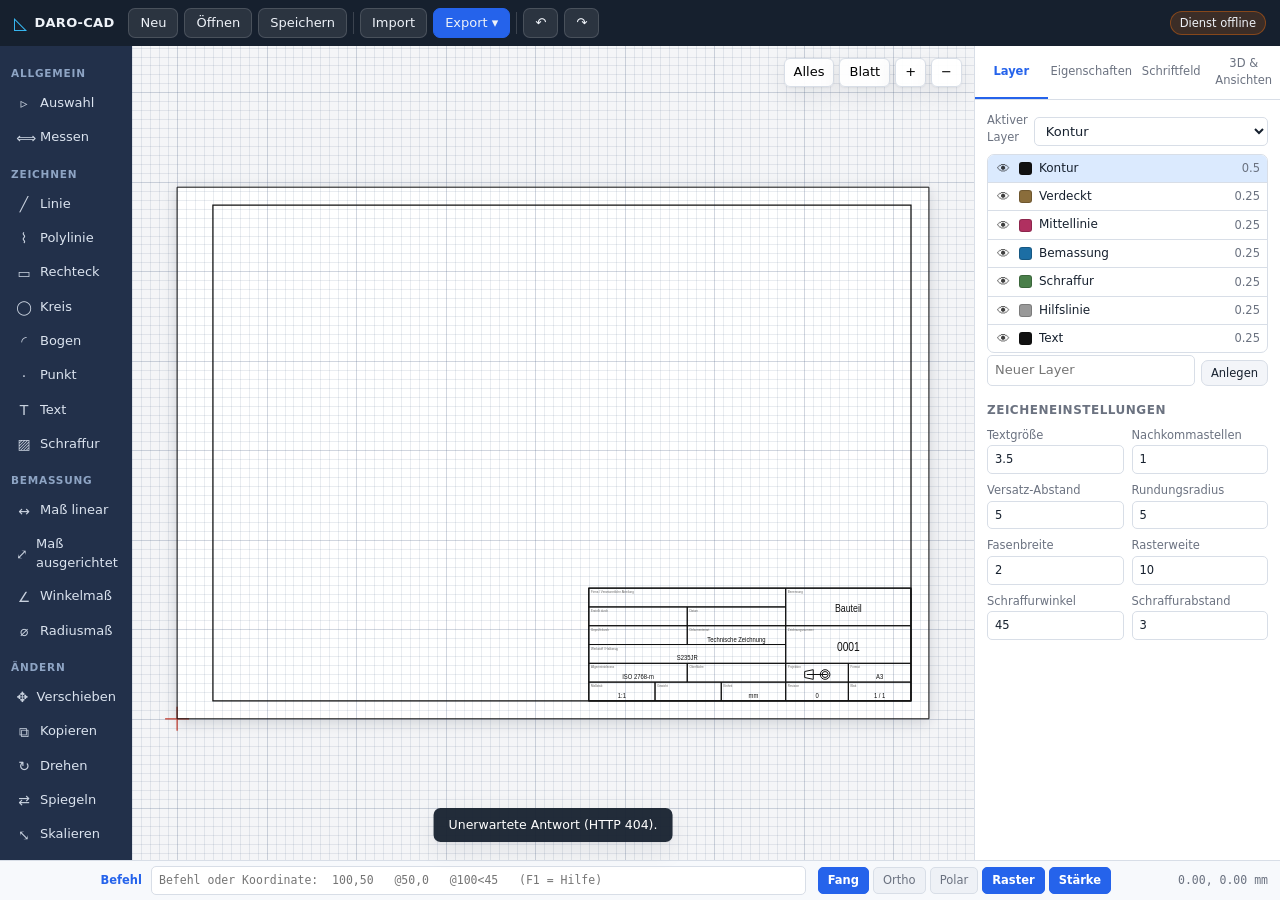
==== web/index.html @ d9303030 "DARO-CAD: App für technische Zeichnungen mit FreeCAD-Anbindung Ein 2D-Zeichenbrett im Browser mit Py" ====
<!DOCTYPE html>
<html lang="de">
<head>
<meta charset="utf-8">
<meta name="viewport" content="width=device-width, initial-scale=1">
<title>DARO-CAD – Technische Zeichnungen</title>
<link rel="stylesheet" href="css/app.css">
<link rel="icon" href="data:image/svg+xml,<svg xmlns='http://www.w3.org/2000/svg' viewBox='0 0 32 32'><rect width='32' height='32' rx='6' fill='%230f172a'/><path d='M7 24 L16 8 L25 24' stroke='%2338bdf8' stroke-width='2.5' fill='none'/><path d='M11 19h10' stroke='%23f59e0b' stroke-width='2'/></svg>">
</head>
<body>

<header class="topbar">
  <div class="brand"><span class="mark">◺</span> DARO&#8209;CAD</div>

  <div class="menu">
    <button class="btn" id="btnNew" title="Neue Zeichnung (Strg+N)">Neu</button>
    <button class="btn" id="btnOpen" title="Zeichnung öffnen">Öffnen</button>
    <button class="btn" id="btnSave" title="Speichern (Strg+S)">Speichern</button>
    <span class="sep"></span>
    <button class="btn" id="btnImport" title="DXF, FCStd oder STEP einlesen">Import</button>
    <div class="dropdown">
      <button class="btn primary" id="btnExport">Export ▾</button>
      <div class="dropdown-menu" id="exportMenu">
        <button data-format="pdf">PDF – druckfertig</button>
        <button data-format="svg">SVG – Vektorgrafik</button>
        <button data-format="dxf">DXF – für CAD-Programme</button>
        <button data-format="json">DARO-CAD-Datei</button>
        <hr>
        <button data-format="fcstd" data-freecad="1">FreeCAD (.FCStd)</button>
        <button data-format="step" data-freecad="1">STEP (.step)</button>
        <button data-format="stl" data-freecad="1">STL – 3D-Druck</button>
      </div>
    </div>
    <span class="sep"></span>
    <button class="btn" id="btnUndo" title="Rückgängig (Strg+Z)">↶</button>
    <button class="btn" id="btnRedo" title="Wiederholen (Strg+Y)">↷</button>
  </div>

  <div class="spacer"></div>
  <div class="freecad-badge" id="freecadBadge" title="Status der FreeCAD-Kopplung">FreeCAD: …</div>
</header>

<main class="layout">

  <nav class="tools" id="tools" aria-label="Werkzeuge"></nav>

  <section class="stage">
    <canvas id="canvas" tabindex="0"></canvas>

    <div class="viewbar">
      <button class="chip" id="btnZoomExtents" title="Alles zeigen (Doppelklick Mitte)">Alles</button>
      <button class="chip" id="btnZoomSheet" title="Blatt zeigen">Blatt</button>
      <button class="chip" id="btnZoomIn">+</button>
      <button class="chip" id="btnZoomOut">−</button>
    </div>

    <div class="toast" id="toast" hidden></div>
  </section>

  <aside class="panel">
    <div class="tabs" id="tabs">
      <button data-tab="layers" class="active">Layer</button>
      <button data-tab="props">Eigenschaften</button>
      <button data-tab="title">Schriftfeld</button>
      <button data-tab="model">3D &amp; Ansichten</button>
    </div>

    <div class="tab-body">
      <section data-panel="layers" class="active">
        <div class="field-row">
          <label for="activeLayer">Aktiver Layer</label>
          <select id="activeLayer"></select>
        </div>
        <div class="layer-list" id="layerList"></div>
        <div class="field-row">
          <input type="text" id="newLayerName" placeholder="Neuer Layer">
          <button class="btn small" id="btnAddLayer">Anlegen</button>
        </div>
        <h4>Zeicheneinstellungen</h4>
        <div class="grid2">
          <label>Textgröße
            <input type="number" id="optTextHeight" value="3.5" step="0.5" min="1"></label>
          <label>Nachkommastellen
            <input type="number" id="optDecimals" value="1" min="0" max="3"></label>
          <label>Versatz-Abstand
            <input type="number" id="optOffset" value="5" step="1" min="0.01"></label>
          <label>Rundungsradius
            <input type="number" id="optFillet" value="5" step="1" min="0"></label>
          <label>Fasenbreite
            <input type="number" id="optChamfer" value="2" step="0.5" min="0.1"></label>
          <label>Rasterweite
            <input type="number" id="optGrid" value="10" step="1" min="0.1"></label>
          <label>Schraffurwinkel
            <input type="number" id="optHatchAngle" value="45" step="15"></label>
          <label>Schraffurabstand
            <input type="number" id="optHatchSpacing" value="3" step="0.5" min="0.2"></label>
        </div>
      </section>

      <section data-panel="props">
        <div id="propsBody" class="props-body">
          <p class="muted">Kein Element ausgewählt.</p>
        </div>
      </section>

      <section data-panel="title">
        <div class="grid1" id="metaForm">
          <label>Benennung <input data-meta="title"></label>
          <label>Zeichnungsnummer <input data-meta="drawingNumber"></label>
          <label>Werkstoff <input data-meta="material"></label>
          <label>Firma / Abteilung <input data-meta="company"></label>
          <label>Erstellt durch <input data-meta="author"></label>
          <label>Datum <input data-meta="date" placeholder="TT.MM.JJJJ"></label>
          <label>Geprüft durch <input data-meta="approvedBy"></label>
          <label>Allgemeintoleranz <input data-meta="generalTolerance"></label>
          <label>Oberfläche <input data-meta="surface"></label>
          <label>Gewicht <input data-meta="weight"></label>
          <label>Revision <input data-meta="revision"></label>
          <div class="grid2">
            <label>Blattformat <select data-meta="sheet" id="metaSheet"></select></label>
            <label>Maßstab <select data-meta="scale" id="metaScale"></select></label>
          </div>
          <label>Projektionsmethode
            <select data-meta="projection">
              <option value="first">Methode 1 – Europa (DIN)</option>
              <option value="third">Methode 3 – USA</option>
            </select></label>
          <label class="check"><input type="checkbox" data-meta="decimalComma" checked>
            Komma als Dezimaltrennzeichen (DIN)</label>
        </div>
      </section>

      <section data-panel="model">
        <canvas id="view3d" class="view3d"></canvas>
        <div class="grid2">
          <label>Höhe (mm) <input type="number" id="extrudeHeight" value="10" step="1"></label>
          <label>Dichte (kg/dm³) <input type="number" id="density" value="7.85" step="0.05"></label>
        </div>
        <button class="btn wide" id="btnExtrude">Auswahl extrudieren</button>
        <div class="stats" id="solidStats">Noch kein Körper erzeugt.</div>
        <h4>Ansichten ableiten</h4>
        <div class="checks">
          <label class="check"><input type="checkbox" id="viewFront" checked> Vorderansicht</label>
          <label class="check"><input type="checkbox" id="viewTop" checked> Draufsicht</label>
          <label class="check"><input type="checkbox" id="viewLeft" checked> Seitenansicht</label>
          <label class="check"><input type="checkbox" id="viewLabels" checked> Beschriftung</label>
        </div>
        <div class="grid2">
          <label>Abstand (mm) <input type="number" id="viewGap" value="25" step="5"></label>
          <label>Ablage bei X/Y <input type="text" id="viewOrigin" value="140, 160"></label>
        </div>
        <button class="btn wide" id="btnViews">Ansichten in die Zeichnung legen</button>
        <p class="muted small">Verdeckte Kanten werden berechnet und auf den Layer
          „Verdeckt“ gelegt (strichliert nach DIN ISO 128-24).</p>
      </section>
    </div>
  </aside>
</main>

<footer class="statusbar">
  <label class="cmdline">
    <span class="prompt" id="prompt">Befehl</span>
    <input id="cmd" type="text" autocomplete="off" spellcheck="false"
           placeholder="Befehl oder Koordinate:  100,50   @50,0   @100&lt;45   (F1 = Hilfe)">
  </label>
  <div class="toggles">
    <button class="tgl active" id="tglSnap" title="Objektfang (F3)">Fang</button>
    <button class="tgl" id="tglOrtho" title="Orthogonal (F8)">Ortho</button>
    <button class="tgl" id="tglPolar" title="Polarwinkel 45° (F10)">Polar</button>
    <button class="tgl active" id="tglGrid" title="Raster (F7)">Raster</button>
    <button class="tgl active" id="tglLw" title="Linienstärken anzeigen">Stärke</button>
  </div>
  <div class="readout"><span id="coords">0.00, 0.00</span> mm</div>
</footer>

<dialog id="openDialog">
  <h3>Zeichnung öffnen</h3>
  <div id="fileList" class="file-list"></div>
  <div class="dialog-actions">
    <button class="btn" id="btnCloseOpen">Schließen</button>
  </div>
</dialog>

<dialog id="helpDialog">
  <h3>Kurzhilfe</h3>
  <div class="help">
    <div>
      <h4>Bedienung</h4>
      <ul>
        <li><b>Linke Maustaste</b> – Punkt setzen bzw. auswählen</li>
        <li><b>Rechte Maustaste / Enter</b> – Befehl abschließen</li>
        <li><b>Esc</b> – abbrechen</li>
        <li><b>Mausrad</b> – zoomen, <b>Mittlere Taste</b> – verschieben</li>
        <li>Auswahlfenster: links→rechts umschließend, rechts→links kreuzend</li>
      </ul>
      <h4>Eingaben</h4>
      <ul>
        <li><code>100,50</code> – absolute Koordinate</li>
        <li><code>@50,0</code> – relativ zum letzten Punkt</li>
        <li><code>@100&lt;45</code> – Länge und Winkel</li>
        <li><code>75</code> – Länge in Cursorrichtung</li>
      </ul>
    </div>
    <div>
      <h4>Tasten</h4>
      <ul>
        <li><b>L</b> Linie · <b>P</b> Polylinie · <b>R</b> Rechteck</li>
        <li><b>K</b> Kreis · <b>B</b> Bogen · <b>T</b> Text</li>
        <li><b>M</b> Maß · <b>H</b> Schraffur</li>
        <li><b>V</b> Verschieben · <b>C</b> Kopieren · <b>D</b> Drehen</li>
        <li><b>S</b> Stutzen · <b>E</b> Dehnen · <b>F</b> Runden</li>
        <li><b>Entf</b> löschen · <b>Strg+A</b> alles wählen</li>
        <li><b>F3</b> Fang · <b>F7</b> Raster · <b>F8</b> Ortho · <b>F10</b> Polar</li>
      </ul>
      <h4>Befehle tippen</h4>
      <p class="muted small">linie, polylinie, rechteck, kreis, bogen, text, schraffur,
        mass, winkelmass, radiusmass, verschieben, kopieren, drehen, spiegeln, versatz,
        stutzen, dehnen, runden, fasen, messen, zoom</p>
    </div>
  </div>
  <div class="dialog-actions"><button class="btn" id="btnCloseHelp">Schließen</button></div>
</dialog>

<input type="file" id="fileInput" accept=".dxf,.json,.FCStd,.step,.stp" hidden>

<script type="module" src="js/app.js"></script>
</body>
</html>
---- web/css/app.css ----
/* DARO-CAD -- Oberflaeche */
:root {
  --bg: #eef1f5;
  --panel: #ffffff;
  --ink: #16202e;
  --muted: #6b7280;
  --line: #d8dee7;
  --dark: #16202e;
  --dark-2: #22304a;
  --accent: #2563eb;
  --accent-soft: #dbeafe;
  --warn: #e2680f;
  --ok: #0f9d58;
  --radius: 7px;
  --shadow: 0 1px 2px rgba(15,23,42,.06), 0 8px 24px rgba(15,23,42,.08);
}

* { box-sizing: border-box; }

html, body {
  height: 100%;
  margin: 0;
  font: 13px/1.45 system-ui, -apple-system, "Segoe UI", Roboto, sans-serif;
  color: var(--ink);
  background: var(--bg);
  overflow: hidden;
}

body { display: flex; flex-direction: column; }

/* ---- Kopfzeile ---- */
.topbar {
  display: flex; align-items: center; gap: 14px;
  padding: 0 14px; height: 46px; flex: 0 0 46px;
  background: var(--dark); color: #eef2f8;
  box-shadow: 0 1px 0 rgba(0,0,0,.25);
}
.brand { font-weight: 650; letter-spacing: .3px; display: flex; align-items: center; gap: 7px; }
.brand .mark { color: #38bdf8; font-size: 17px; }
.menu { display: flex; align-items: center; gap: 6px; }
.spacer { flex: 1; }

.btn {
  background: rgba(255,255,255,.09); color: inherit; border: 1px solid rgba(255,255,255,.14);
  padding: 5px 11px; border-radius: var(--radius); cursor: pointer; font: inherit;
  transition: background .12s, border-color .12s;
}
.btn:hover { background: rgba(255,255,255,.18); }
.btn:active { transform: translateY(1px); }
.btn.primary { background: var(--accent); border-color: var(--accent); }
.btn.primary:hover { background: #1d4ed8; }
.btn.small { padding: 4px 9px; }
.btn.wide { width: 100%; margin: 6px 0; padding: 8px; }
.sep { width: 1px; height: 22px; background: rgba(255,255,255,.16); }

.panel .btn, .stage .btn, dialog .btn {
  background: #f3f5f9; color: var(--ink); border: 1px solid var(--line);
}
.panel .btn:hover, dialog .btn:hover { background: #e7ebf2; }
.panel .btn.wide { background: var(--accent); color: #fff; border-color: var(--accent); }
.panel .btn.wide:hover { background: #1d4ed8; }

.dropdown { position: relative; }
.dropdown-menu {
  position: absolute; right: 0; top: calc(100% + 6px); min-width: 216px; z-index: 40;
  background: #fff; color: var(--ink); border: 1px solid var(--line);
  border-radius: var(--radius); box-shadow: var(--shadow); padding: 5px; display: none;
}
.dropdown-menu.open { display: block; }
.dropdown-menu button {
  display: block; width: 100%; text-align: left; background: none; border: 0;
  padding: 7px 10px; border-radius: 5px; cursor: pointer; font: inherit; color: inherit;
}
.dropdown-menu button:hover { background: var(--accent-soft); }
.dropdown-menu button[disabled] { opacity: .42; cursor: not-allowed; }
.dropdown-menu hr { border: 0; border-top: 1px solid var(--line); margin: 5px 2px; }

.freecad-badge {
  font-size: 11.5px; padding: 3px 9px; border-radius: 999px;
  background: rgba(255,255,255,.10); border: 1px solid rgba(255,255,255,.16);
}
.freecad-badge.ok { background: rgba(15,157,88,.22); border-color: rgba(15,157,88,.5); }
.freecad-badge.off { background: rgba(226,104,15,.18); border-color: rgba(226,104,15,.45); }

/* ---- Layout ---- */
.layout { flex: 1; display: flex; min-height: 0; }

.tools {
  width: 132px; flex: 0 0 132px; background: var(--dark-2); color: #dbe3ef;
  overflow-y: auto; padding: 8px 7px 20px;
}
.tools h5 {
  margin: 12px 4px 5px; font-size: 10.5px; text-transform: uppercase;
  letter-spacing: .8px; color: #8ea4c4; font-weight: 600;
}
.tool {
  display: flex; align-items: center; gap: 8px; width: 100%;
  background: none; border: 1px solid transparent; color: inherit;
  padding: 6px 8px; border-radius: 6px; cursor: pointer; font: inherit; text-align: left;
}
.tool:hover { background: rgba(255,255,255,.09); }
.tool.active { background: var(--accent); border-color: #60a5fa; color: #fff; }
.tool .ico { width: 16px; text-align: center; opacity: .9; font-size: 14px; }

.stage { flex: 1; position: relative; min-width: 0; background: var(--bg); }
#canvas { width: 100%; height: 100%; display: block; cursor: crosshair; outline: none; }

.viewbar { position: absolute; right: 12px; top: 12px; display: flex; gap: 5px; }
.chip {
  background: rgba(255,255,255,.94); border: 1px solid var(--line); border-radius: 6px;
  padding: 4px 9px; cursor: pointer; font: inherit; box-shadow: var(--shadow);
}
.chip:hover { background: #fff; border-color: #b9c3d2; }

.toast {
  position: absolute; left: 50%; bottom: 18px; transform: translateX(-50%);
  background: rgba(22,32,46,.94); color: #fff; padding: 8px 15px; border-radius: 7px;
  box-shadow: var(--shadow); max-width: 78%; z-index: 30; font-size: 12.5px;
}

/* ---- Rechte Leiste ---- */
.panel {
  width: 306px; flex: 0 0 306px; background: var(--panel); border-left: 1px solid var(--line);
  display: flex; flex-direction: column; min-height: 0;
}
.tabs { display: flex; border-bottom: 1px solid var(--line); }
.tabs button {
  flex: 1; background: none; border: 0; border-bottom: 2px solid transparent;
  padding: 9px 3px; cursor: pointer; font: inherit; font-size: 11.5px; color: var(--muted);
}
.tabs button.active { color: var(--accent); border-bottom-color: var(--accent); font-weight: 600; }
.tab-body { flex: 1; overflow-y: auto; padding: 12px; min-height: 0; }
.tab-body > section { display: none; }
.tab-body > section.active { display: block; }

h4 { margin: 16px 0 7px; font-size: 12px; text-transform: uppercase;
     letter-spacing: .5px; color: var(--muted); }
.muted { color: var(--muted); }
.small { font-size: 11.5px; }

label { display: block; font-size: 11.5px; color: var(--muted); }
input, select, textarea {
  width: 100%; padding: 5px 7px; border: 1px solid var(--line); border-radius: 5px;
  font: inherit; color: var(--ink); background: #fff; margin-top: 2px;
}
input:focus, select:focus { outline: 2px solid var(--accent-soft); border-color: var(--accent); }
input[type=checkbox] { width: auto; margin: 0 6px 0 0; }
.check { display: flex; align-items: center; color: var(--ink); font-size: 12px; margin: 4px 0; }
.grid1 { display: grid; gap: 8px; }
.grid2 { display: grid; grid-template-columns: 1fr 1fr; gap: 8px; }
.checks { display: grid; gap: 2px; margin-bottom: 8px; }
.field-row { display: flex; gap: 6px; align-items: flex-end; margin-bottom: 8px; }
.field-row label { flex: 1; }

.layer-list { border: 1px solid var(--line); border-radius: var(--radius); overflow: hidden; }
.layer-row {
  display: flex; align-items: center; gap: 7px; padding: 5px 7px;
  border-bottom: 1px solid var(--line); font-size: 12px; cursor: pointer;
}
.layer-row:last-child { border-bottom: 0; }
.layer-row.active { background: var(--accent-soft); }
.layer-row .swatch { width: 13px; height: 13px; border-radius: 3px; border: 1px solid rgba(0,0,0,.2); flex: 0 0 auto; }
.layer-row .name { flex: 1; overflow: hidden; text-overflow: ellipsis; white-space: nowrap; }
.layer-row .eye { background: none; border: 0; cursor: pointer; padding: 0 2px; font-size: 13px; opacity: .75; }
.layer-row .eye.off { opacity: .28; }

.props-body { display: grid; gap: 8px; }
.props-body .row { display: grid; grid-template-columns: 96px 1fr; gap: 8px; align-items: center; }
.props-body .row span { font-size: 11.5px; color: var(--muted); }

.view3d {
  width: 100%; height: 190px; border: 1px solid var(--line); border-radius: var(--radius);
  background: #eef1f5; display: block; cursor: grab; touch-action: none;
}
.view3d:active { cursor: grabbing; }
.stats {
  margin-top: 8px; padding: 8px; background: #f5f7fa; border-radius: var(--radius);
  font-size: 11.5px; color: var(--muted); line-height: 1.6;
}
.stats b { color: var(--ink); }

/* ---- Statuszeile ---- */
.statusbar {
  flex: 0 0 40px; height: 40px; display: flex; align-items: center; gap: 12px;
  padding: 0 12px; background: #f7f9fc; border-top: 1px solid var(--line);
}
.cmdline { flex: 1; display: flex; align-items: center; gap: 9px; margin: 0; }
.cmdline .prompt {
  font-size: 11.5px; color: var(--accent); font-weight: 600; white-space: nowrap;
  min-width: 130px; text-align: right;
}
#cmd { flex: 1; margin: 0; font-family: ui-monospace, "SF Mono", Menlo, Consolas, monospace; }
.toggles { display: flex; gap: 4px; }
.tgl {
  background: #eef1f6; border: 1px solid var(--line); border-radius: 5px;
  padding: 4px 9px; cursor: pointer; font: inherit; font-size: 11.5px; color: var(--muted);
}
.tgl.active { background: var(--accent); border-color: var(--accent); color: #fff; font-weight: 600; }
.readout {
  font-family: ui-monospace, Menlo, Consolas, monospace; font-size: 11.5px;
  color: var(--muted); min-width: 145px; text-align: right;
}

/* ---- Dialoge ---- */
dialog {
  border: 0; border-radius: 10px; padding: 20px; box-shadow: 0 24px 60px rgba(15,23,42,.3);
  max-width: 640px; width: 92vw; color: var(--ink);
}
dialog::backdrop { background: rgba(15,23,42,.45); }
dialog h3 { margin: 0 0 12px; }
.dialog-actions { display: flex; justify-content: flex-end; gap: 8px; margin-top: 14px; }
.file-list { max-height: 320px; overflow-y: auto; border: 1px solid var(--line); border-radius: var(--radius); }
.file-row {
  display: flex; align-items: center; gap: 10px; padding: 8px 10px;
  border-bottom: 1px solid var(--line); cursor: pointer;
}
.file-row:hover { background: var(--accent-soft); }
.file-row:last-child { border-bottom: 0; }
.file-row .meta { margin-left: auto; font-size: 11px; color: var(--muted); }
.help { display: grid; grid-template-columns: 1fr 1fr; gap: 22px; font-size: 12.5px; }
.help ul { margin: 4px 0 10px; padding-left: 18px; }
.help li { margin: 3px 0; }
.help code {
  background: #eef1f6; padding: 1px 5px; border-radius: 4px;
  font-family: ui-monospace, Menlo, Consolas, monospace;
}

@media (max-width: 1100px) {
  .panel { width: 262px; flex-basis: 262px; }
  .tools { width: 112px; flex-basis: 112px; }
}
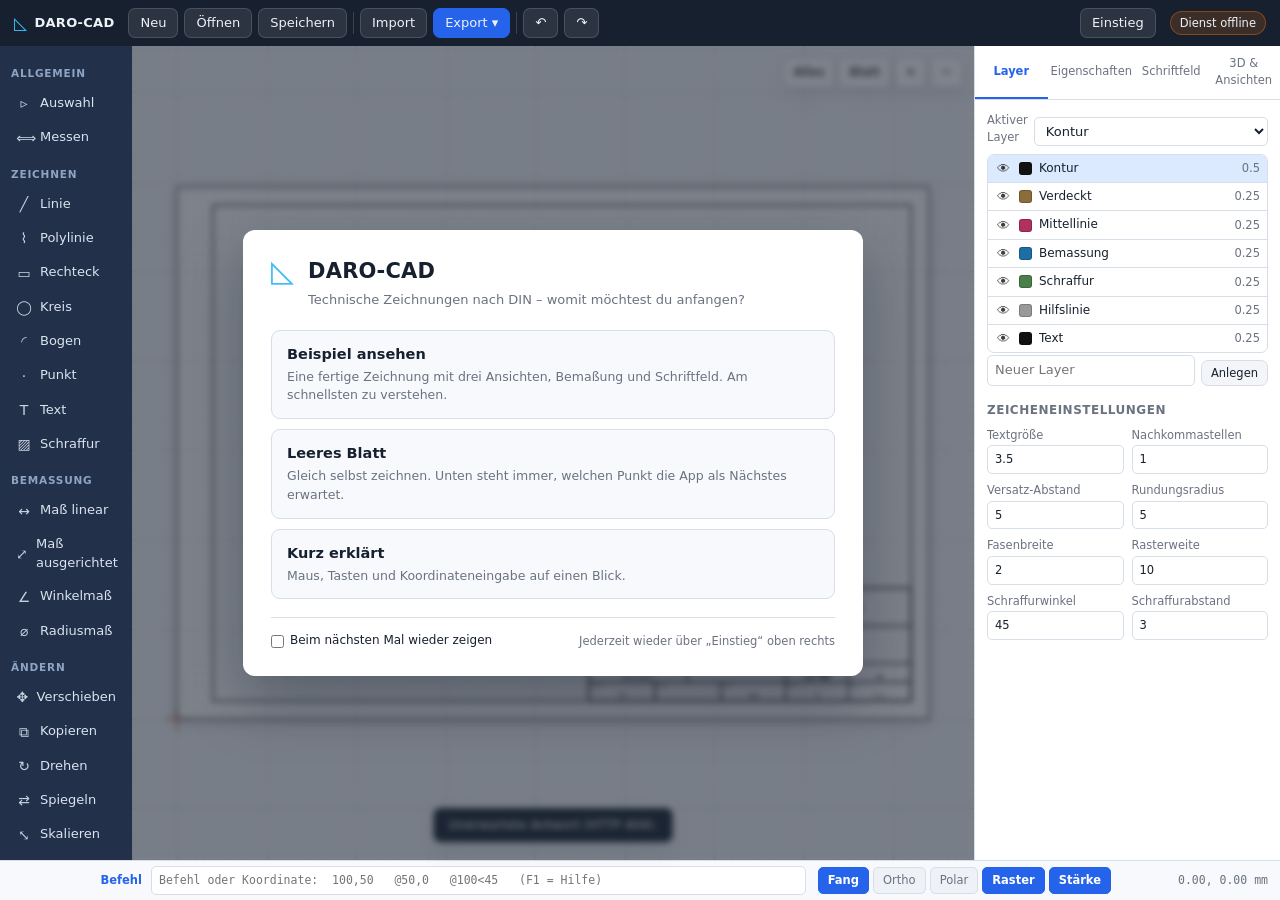
==== commit 8d759cc5: "Anklickbarer Link statt Datei-Download, dazu ein Einstieg für Anfänger Die App war bisher nur als Da" ====
--- a/web/index.html
+++ b/web/index.html
@@ -37,6 +37,9 @@
   </div>
 
   <div class="spacer"></div>
+  <button class="btn" id="btnWelcome" title="Startbildschirm mit Beispiel">Einstieg</button>
+  <button class="btn" id="btnSaveApp" hidden
+          title="Die App als Datei auf diesen Rechner speichern – dort läuft sie auch ohne Internet und kann zusätzlich DXF">App speichern</button>
   <div class="freecad-badge" id="freecadBadge" title="Status der FreeCAD-Kopplung">FreeCAD: …</div>
 </header>
 
@@ -55,6 +58,42 @@
     </div>
 
     <div class="toast" id="toast" hidden></div>
+
+    <div class="welcome" id="welcome" hidden>
+      <div class="welcome-card">
+        <div class="welcome-head">
+          <span class="welcome-mark">◺</span>
+          <div>
+            <h2>DARO&#8209;CAD</h2>
+            <p>Technische Zeichnungen nach DIN – womit möchtest du anfangen?</p>
+          </div>
+        </div>
+
+        <div class="welcome-choices">
+          <button data-start="example" id="welcomeExample">
+            <b>Beispiel ansehen</b>
+            <span>Eine fertige Zeichnung mit drei Ansichten, Bemaßung und
+              Schriftfeld. Am schnellsten zu verstehen.</span>
+          </button>
+          <button data-start="blank">
+            <b>Leeres Blatt</b>
+            <span>Gleich selbst zeichnen. Unten steht immer, welchen Punkt
+              die App als Nächstes erwartet.</span>
+          </button>
+          <button data-start="help">
+            <b>Kurz erklärt</b>
+            <span>Maus, Tasten und Koordinateneingabe auf einen Blick.</span>
+          </button>
+        </div>
+
+        <div class="welcome-foot">
+          <label class="check">
+            <input type="checkbox" id="welcomeAgain"> Beim nächsten Mal wieder zeigen
+          </label>
+          <span class="muted small">Jederzeit wieder über „Einstieg“ oben rechts</span>
+        </div>
+      </div>
+    </div>
   </section>
 
   <aside class="panel">
@@ -223,6 +262,7 @@
 
 <input type="file" id="fileInput" accept=".dxf,.json,.FCStd,.step,.stp" hidden>
 
+<!-- BEISPIEL-PLATZHALTER -->
 <script type="module" src="js/app.js"></script>
 </body>
 </html>
--- a/web/css/app.css
+++ b/web/css/app.css
@@ -229,3 +229,46 @@
   .panel { width: 262px; flex-basis: 262px; }
   .tools { width: 112px; flex-basis: 112px; }
 }
+
+/* ---- Startbildschirm ---- */
+.welcome {
+  position: absolute; inset: 0; z-index: 50;
+  display: flex; align-items: center; justify-content: center;
+  background: rgba(22, 32, 46, .55); backdrop-filter: blur(3px);
+  padding: 24px;
+}
+.welcome[hidden] { display: none; }
+
+.welcome-card {
+  background: #fff; border-radius: 12px; padding: 26px 28px;
+  box-shadow: 0 24px 60px rgba(15, 23, 42, .34);
+  max-width: 620px; width: 100%;
+}
+.welcome-head { display: flex; gap: 14px; align-items: flex-start; margin-bottom: 20px; }
+.welcome-mark { font-size: 30px; color: #38bdf8; line-height: 1; }
+.welcome-card h2 { margin: 0 0 4px; font-size: 21px; letter-spacing: .2px; }
+.welcome-card h2 + p, .welcome-head p { margin: 0; color: var(--muted); font-size: 13px; }
+
+.welcome-choices { display: grid; gap: 10px; }
+.welcome-choices button {
+  display: block; width: 100%; text-align: left; cursor: pointer; font: inherit;
+  background: #f7f9fc; border: 1px solid var(--line); border-radius: 9px;
+  padding: 13px 15px; color: var(--ink);
+  transition: background .12s, border-color .12s, transform .06s;
+}
+.welcome-choices button:hover {
+  background: var(--accent-soft); border-color: var(--accent);
+}
+.welcome-choices button:active { transform: translateY(1px); }
+.welcome-choices b { display: block; font-size: 14.5px; margin-bottom: 3px; }
+.welcome-choices span { display: block; color: var(--muted); font-size: 12.5px; line-height: 1.5; }
+
+.welcome-foot {
+  display: flex; align-items: center; justify-content: space-between; gap: 14px;
+  margin-top: 18px; padding-top: 14px; border-top: 1px solid var(--line);
+}
+.welcome-foot .check { margin: 0; }
+
+@media (max-width: 640px) {
+  .welcome-foot { flex-direction: column; align-items: flex-start; }
+}
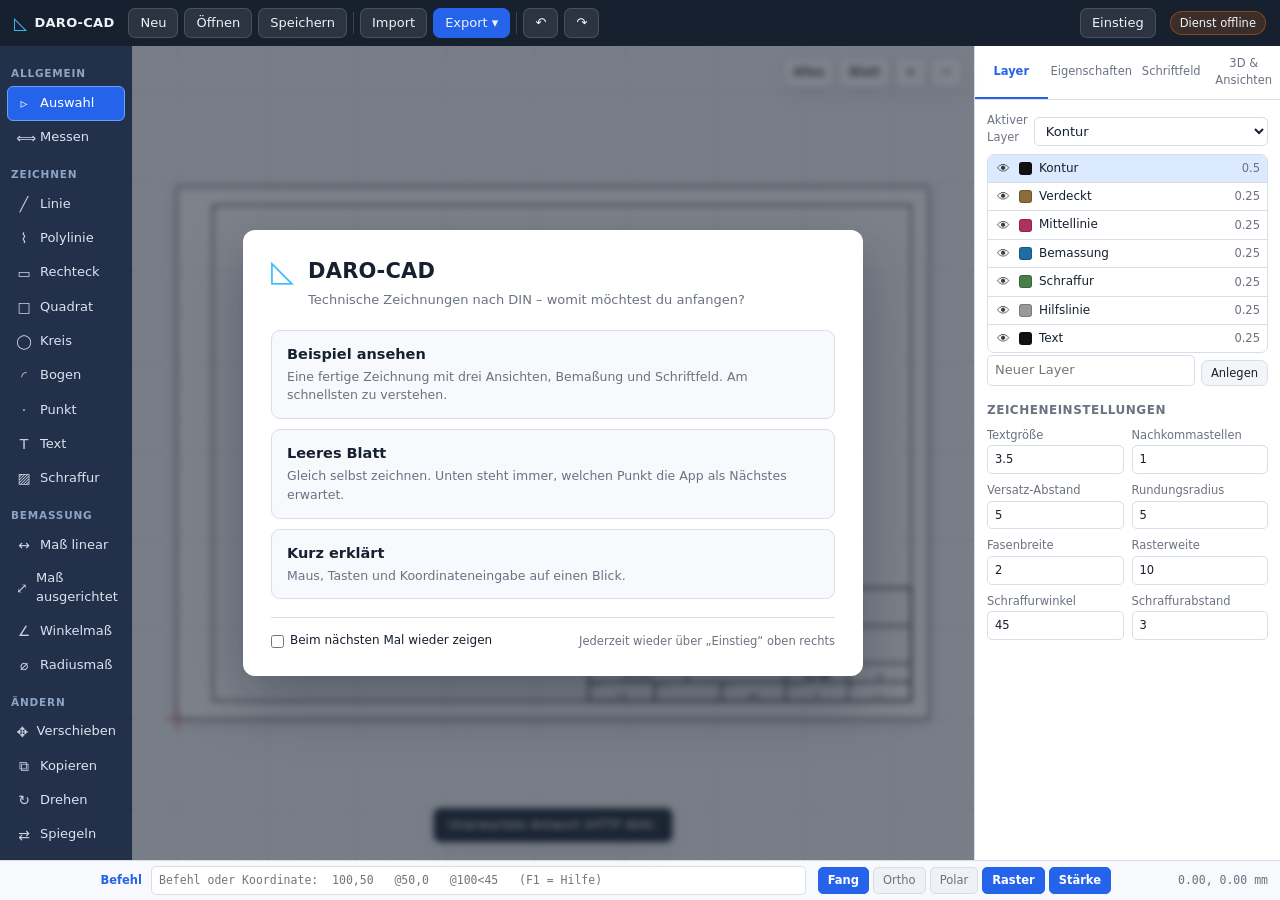
==== commit 49d3bd3f: "Das Zeichenblatt bekommt den Platz: Bedienung für kleine Bildschirme Rückmeldung: "Ich habe kein Zei" ====
--- a/web/index.html
+++ b/web/index.html
@@ -13,11 +13,11 @@
   <div class="brand"><span class="mark">◺</span> DARO&#8209;CAD</div>
 
   <div class="menu">
-    <button class="btn" id="btnNew" title="Neue Zeichnung (Strg+N)">Neu</button>
-    <button class="btn" id="btnOpen" title="Zeichnung öffnen">Öffnen</button>
-    <button class="btn" id="btnSave" title="Speichern (Strg+S)">Speichern</button>
+    <button class="btn wide-only" id="btnNew" title="Neue Zeichnung (Strg+N)">Neu</button>
+    <button class="btn wide-only" id="btnOpen" title="Zeichnung öffnen">Öffnen</button>
+    <button class="btn wide-only" id="btnSave" title="Speichern (Strg+S)">Speichern</button>
     <span class="sep"></span>
-    <button class="btn" id="btnImport" title="DXF, FCStd oder STEP einlesen">Import</button>
+    <button class="btn wide-only" id="btnImport" title="DXF, FCStd oder STEP einlesen">Import</button>
     <div class="dropdown">
       <button class="btn primary" id="btnExport">Export ▾</button>
       <div class="dropdown-menu" id="exportMenu">
@@ -36,8 +36,21 @@
     <button class="btn" id="btnRedo" title="Wiederholen (Strg+Y)">↷</button>
   </div>
 
+  <div class="dropdown compact-only">
+    <button class="btn" id="btnMore" title="Weitere Befehle">☰</button>
+    <div class="dropdown-menu" id="moreMenu">
+      <button data-proxy="btnNew">Neu</button>
+      <button data-proxy="btnOpen">Öffnen</button>
+      <button data-proxy="btnSave">Speichern</button>
+      <button data-proxy="btnImport">Import</button>
+      <hr>
+      <button data-proxy="btnWelcome">Einstieg</button>
+    </div>
+  </div>
+
   <div class="spacer"></div>
-  <button class="btn" id="btnWelcome" title="Startbildschirm mit Beispiel">Einstieg</button>
+  <button class="btn wide-only" id="btnWelcome" title="Startbildschirm mit Beispiel">Einstieg</button>
+  <button class="btn compact-only" id="btnPanel" title="Layer, Schriftfeld und 3D">Mehr ▸</button>
   <button class="btn" id="btnSaveApp" hidden
           title="Die App als Datei auf diesen Rechner speichern – dort läuft sie auch ohne Internet und kann zusätzlich DXF">App speichern</button>
   <div class="freecad-badge" id="freecadBadge" title="Status der FreeCAD-Kopplung">FreeCAD: …</div>
@@ -96,7 +109,9 @@
     </div>
   </section>
 
-  <aside class="panel">
+  <div class="panel-backdrop" id="panelBackdrop" hidden></div>
+
+  <aside class="panel" id="panel">
     <div class="tabs" id="tabs">
       <button data-tab="layers" class="active">Layer</button>
       <button data-tab="props">Eigenschaften</button>
--- a/web/css/app.css
+++ b/web/css/app.css
@@ -103,7 +103,10 @@
 .tool .ico { width: 16px; text-align: center; opacity: .9; font-size: 14px; }
 
 .stage { flex: 1; position: relative; min-width: 0; background: var(--bg); }
-#canvas { width: 100%; height: 100%; display: block; cursor: crosshair; outline: none; }
+#canvas {
+  width: 100%; height: 100%; display: block; cursor: crosshair; outline: none;
+  touch-action: none;   /* sonst scrollt der Browser statt zu zeichnen */
+}
 
 .viewbar { position: absolute; right: 12px; top: 12px; display: flex; gap: 5px; }
 .chip {
@@ -225,10 +228,7 @@
   font-family: ui-monospace, Menlo, Consolas, monospace;
 }
 
-@media (max-width: 1100px) {
-  .panel { width: 262px; flex-basis: 262px; }
-  .tools { width: 112px; flex-basis: 112px; }
-}
+
 
 /* ---- Startbildschirm ---- */
 .welcome {
@@ -272,3 +272,93 @@
 @media (max-width: 640px) {
   .welcome-foot { flex-direction: column; align-items: flex-start; }
 }
+
+
+/* ==========================================================================
+   Schmale Bildschirme: das Zeichenblatt bekommt den Platz
+   ========================================================================== */
+
+.compact-only { display: none; }
+body.compact .compact-only { display: inline-flex; align-items: center; }
+body.compact .dropdown.compact-only { display: inline-block; }
+body.compact .wide-only { display: none; }
+
+.panel-backdrop {
+  position: fixed; inset: 0; z-index: 55;
+  background: rgba(15, 23, 42, .38);
+}
+.panel-backdrop[hidden] { display: none; }
+
+/* -- Stufe 1: Seitenleiste wird zur Schublade ---------------------------- */
+@media (max-width: 1100px) {
+  .panel {
+    position: fixed; top: 46px; right: 0; bottom: 0;
+    width: min(340px, 88vw); flex-basis: auto; z-index: 60;
+    transform: translateX(101%); transition: transform .2s ease;
+    box-shadow: -10px 0 34px rgba(15, 23, 42, .22);
+  }
+  .panel.open { transform: none; }
+  .tools { width: 116px; flex-basis: 116px; }
+}
+
+/* -- Stufe 2: Werkzeuge an den unteren Rand ------------------------------ */
+@media (max-width: 700px) {
+  .layout { flex-direction: column; }
+
+  .stage { order: 1; flex: 1 1 auto; min-height: 0; }
+
+  .tools {
+    order: 2; width: auto; flex: 0 0 auto; height: auto; max-height: 96px;
+    display: flex; flex-direction: row; gap: 5px;
+    padding: 7px 8px; overflow-x: auto; overflow-y: hidden;
+    scrollbar-width: thin; -webkit-overflow-scrolling: touch;
+    box-shadow: 0 -2px 12px rgba(15, 23, 42, .18);
+  }
+  .tools h5 { display: none; }
+  .tool {
+    /* width:auto hebt die 100 % der senkrechten Leiste auf -- sonst fuellt
+       jeder Knopf die ganze Breite und es ist nur einer zu sehen. */
+    width: auto; flex: 0 0 auto; flex-direction: column; justify-content: center;
+    gap: 3px; padding: 7px 10px; min-width: 64px; max-width: 96px; min-height: 54px;
+    font-size: 11px; line-height: 1.2; text-align: center; border-radius: 8px;
+    white-space: nowrap;
+  }
+  .tool span:last-child {
+    max-width: 100%; overflow: hidden; text-overflow: ellipsis;
+  }
+  .tool .ico { width: auto; font-size: 19px; }
+  .tool.active { box-shadow: 0 0 0 2px #93c5fd inset; }
+
+  .topbar { height: 44px; flex-basis: 44px; gap: 8px; padding: 0 9px; }
+  .brand { font-size: 13px; }
+  .brand .mark { font-size: 15px; }
+  .menu { gap: 4px; }
+  .sep { display: none; }
+  .freecad-badge { display: none; }
+
+  .viewbar { right: 8px; top: 8px; }
+  .chip { padding: 7px 11px; }
+
+  /* Statuszeile zweizeilig statt abgeschnitten */
+  .statusbar {
+    height: auto; flex-basis: auto; flex-wrap: wrap;
+    padding: 7px 9px; gap: 7px 10px;
+  }
+  .cmdline { order: 2; flex: 1 0 100%; }
+  .cmdline .prompt { min-width: 0; text-align: left; }
+  .toggles { order: 1; }
+  .tgl { padding: 7px 11px; }
+  .readout { order: 1; min-width: 0; margin-left: auto; }
+
+  .welcome { padding: 14px; }
+  .welcome-card { padding: 20px 18px; }
+  .welcome-choices button { padding: 14px; }
+}
+
+/* Auf Zeigergeraeten ohne Maus alles etwas groesser antippbar */
+@media (pointer: coarse) {
+  .tool { min-height: 44px; }
+  .btn { padding: 8px 12px; }
+  .tabs button { padding: 12px 3px; }
+  .layer-row { padding: 9px 8px; }
+}
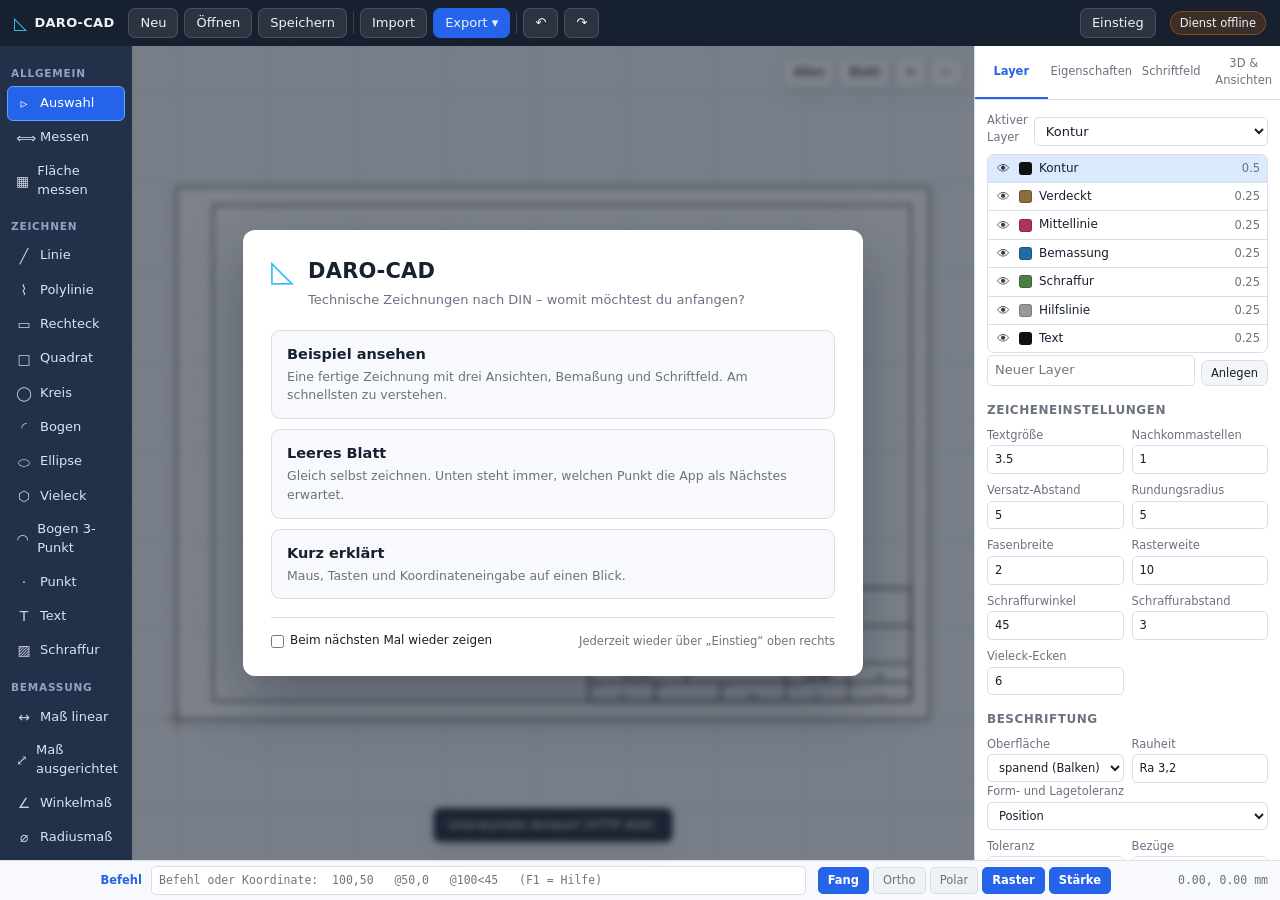
==== commit 97ac91d9: "Profi-Ausstattung: Griffe, Normzeichen, Toleranzen, Blöcke und ein KI-Helfer Recherchiert, was ein p" ====
--- a/web/index.html
+++ b/web/index.html
@@ -117,6 +117,7 @@
       <button data-tab="props">Eigenschaften</button>
       <button data-tab="title">Schriftfeld</button>
       <button data-tab="model">3D &amp; Ansichten</button>
+      <button data-tab="ai" id="tabAi" hidden>KI-Helfer</button>
     </div>
 
     <div class="tab-body">
@@ -148,6 +149,73 @@
             <input type="number" id="optHatchAngle" value="45" step="15"></label>
           <label>Schraffurabstand
             <input type="number" id="optHatchSpacing" value="3" step="0.5" min="0.2"></label>
+          <label>Vieleck-Ecken
+            <input type="number" id="optPolygonSides" value="6" min="3" max="64"></label>
+        </div>
+
+        <h4>Beschriftung</h4>
+        <div class="grid2">
+          <label>Oberfläche
+            <select id="optSurfaceKind">
+              <option value="machined">spanend (Balken)</option>
+              <option value="any">beliebig</option>
+              <option value="nomachine">spanlos (Kreis)</option>
+            </select></label>
+          <label>Rauheit
+            <input type="text" id="optSurfaceValue" value="Ra 3,2"></label>
+        </div>
+        <div class="grid1">
+          <label>Form- und Lagetoleranz
+            <select id="optFcfSymbol"></select></label>
+          <div class="grid2">
+            <label>Toleranz <input type="text" id="optFcfTolerance" value="0,1"></label>
+            <label>Bezüge <input type="text" id="optFcfDatums" value="A" placeholder="A B C"></label>
+          </div>
+        </div>
+
+        <h4>Maßtoleranz</h4>
+        <div class="grid1">
+          <label>Art
+            <select id="optTolMode">
+              <option value="none">ohne</option>
+              <option value="sym">symmetrisch ±</option>
+              <option value="limits">Grenzabmaße</option>
+              <option value="fit">ISO-Passung</option>
+            </select></label>
+          <div class="grid2">
+            <label>oberes Abmaß <input type="number" id="optTolUpper" value="0.1" step="0.01"></label>
+            <label>unteres Abmaß <input type="number" id="optTolLower" value="-0.1" step="0.01"></label>
+          </div>
+          <label>Passung <input type="text" id="optFit" value="H7"></label>
+        </div>
+
+        <h4>Reihe</h4>
+        <div class="grid1">
+          <label>Art
+            <select id="optArrayKind">
+              <option value="rect">rechteckig</option>
+              <option value="polar">rund um einen Punkt</option>
+            </select></label>
+          <div class="grid2">
+            <label>Spalten <input type="number" id="optArrayCols" value="3" min="1"></label>
+            <label>Zeilen <input type="number" id="optArrayRows" value="2" min="1"></label>
+            <label>Abstand X <input type="number" id="optArrayDx" value="50" step="5"></label>
+            <label>Abstand Y <input type="number" id="optArrayDy" value="40" step="5"></label>
+            <label>Anzahl rund <input type="number" id="optArrayCount" value="6" min="2"></label>
+          </div>
+        </div>
+
+        <h4>Blöcke</h4>
+        <div class="grid1">
+          <label>Symbol
+            <select id="optBlockPick"></select></label>
+          <div class="grid2">
+            <label>Drehung ° <input type="number" id="optBlockRot" value="0" step="15"></label>
+            <label>Maßstab <input type="number" id="optBlockScale" value="1" step="0.25" min="0.05"></label>
+          </div>
+          <label>Neuer Blockname
+            <input type="text" id="optBlockName" placeholder="z. B. Bohrbild"></label>
+          <button type="button" id="btnBlockLibrary" class="btn wide">Symbolbibliothek laden</button>
         </div>
       </section>
 
@@ -182,6 +250,21 @@
           <label class="check"><input type="checkbox" data-meta="decimalComma" checked>
             Komma als Dezimaltrennzeichen (DIN)</label>
         </div>
+      </section>
+
+      <section data-panel="ai">
+        <p class="muted small">Beschreibe, was gezeichnet werden soll. Der Helfer
+          erzeugt Elemente und fügt sie in die Zeichnung ein – rückgängig machbar
+          wie jede andere Änderung.</p>
+        <textarea id="aiPrompt" rows="4"
+          placeholder="Platte 120 × 80, vier Bohrungen Ø9 im Raster 100 × 60, Ecken R10"></textarea>
+        <div class="grid2">
+          <button class="btn wide" id="btnAiDraw">Zeichnen lassen</button>
+          <button class="btn" id="btnAiAsk">Nur fragen</button>
+        </div>
+        <div class="ai-log" id="aiLog"></div>
+        <p class="muted small">Vorschläge werden geprüft, bevor sie eingefügt werden:
+          nur bekannte Elementarten, endliche Zahlen, vorhandene Layer.</p>
       </section>
 
       <section data-panel="model">
--- a/web/css/app.css
+++ b/web/css/app.css
@@ -362,3 +362,16 @@
   .tabs button { padding: 12px 3px; }
   .layer-row { padding: 9px 8px; }
 }
+
+
+/* ---- KI-Helfer ---- */
+#aiPrompt { resize: vertical; font: inherit; min-height: 70px; }
+.ai-log { display: grid; gap: 8px; margin: 10px 0; }
+.ai-msg {
+  padding: 9px 11px; border-radius: 8px; font-size: 12.5px; line-height: 1.5;
+  border: 1px solid var(--line); background: #f7f9fc; white-space: pre-wrap;
+}
+.ai-msg.me { background: var(--accent-soft); border-color: #bfd6fb; }
+.ai-msg.err { background: #fdf0ec; border-color: #f0c2b4; }
+.ai-msg b { display: block; font-size: 11px; color: var(--muted); margin-bottom: 3px;
+            text-transform: uppercase; letter-spacing: .4px; }
